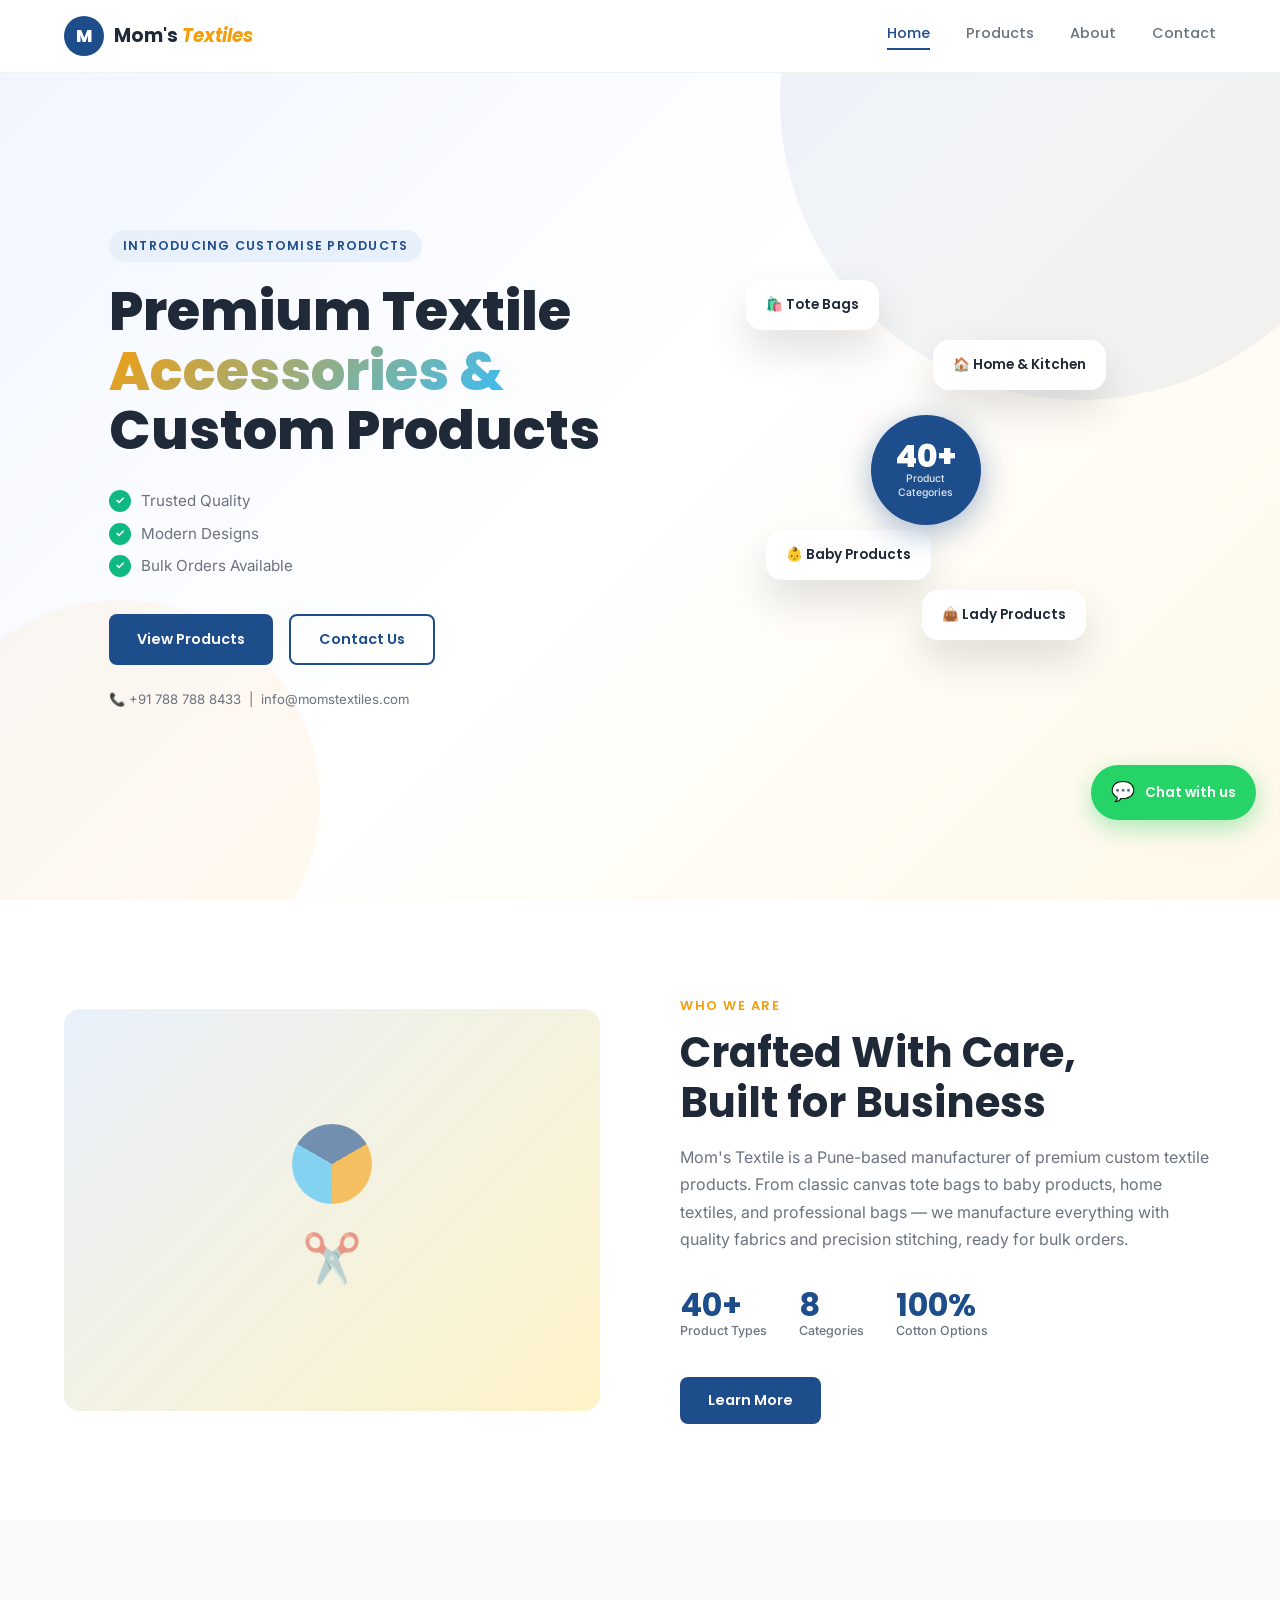
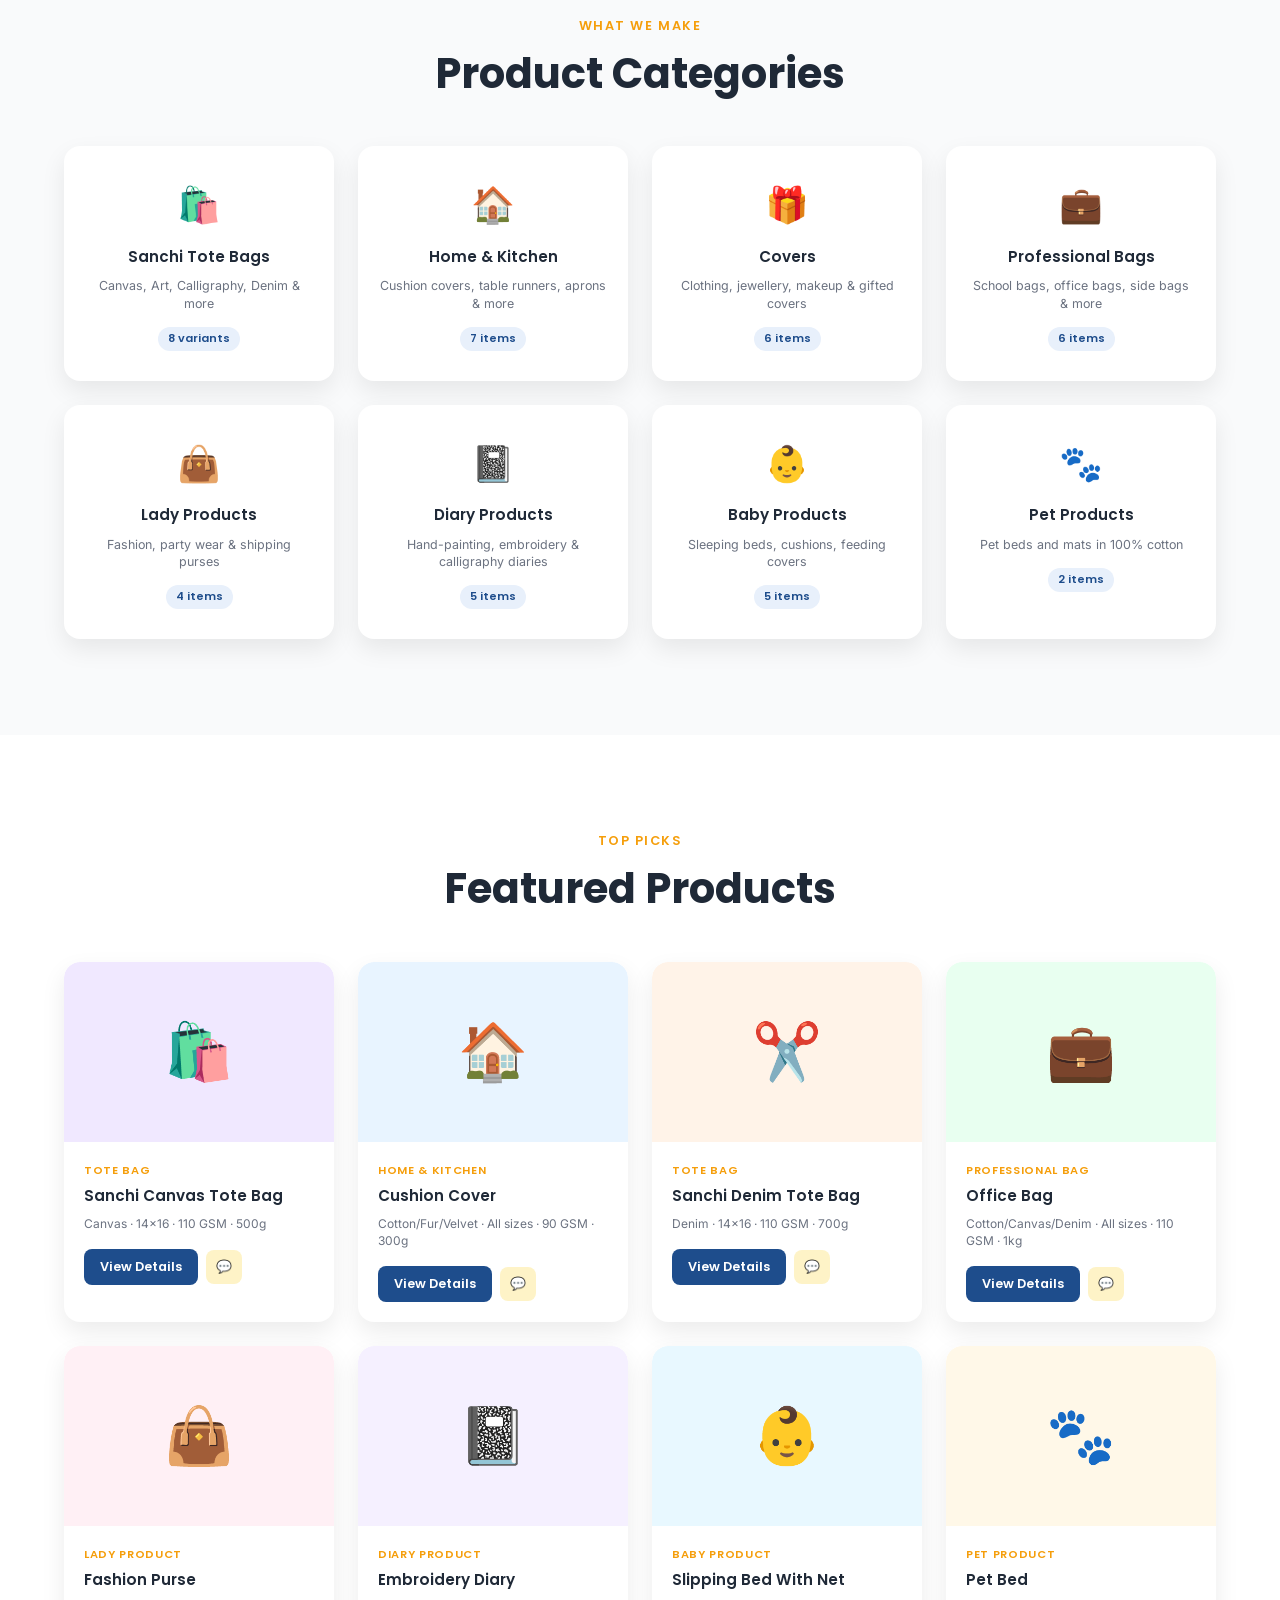
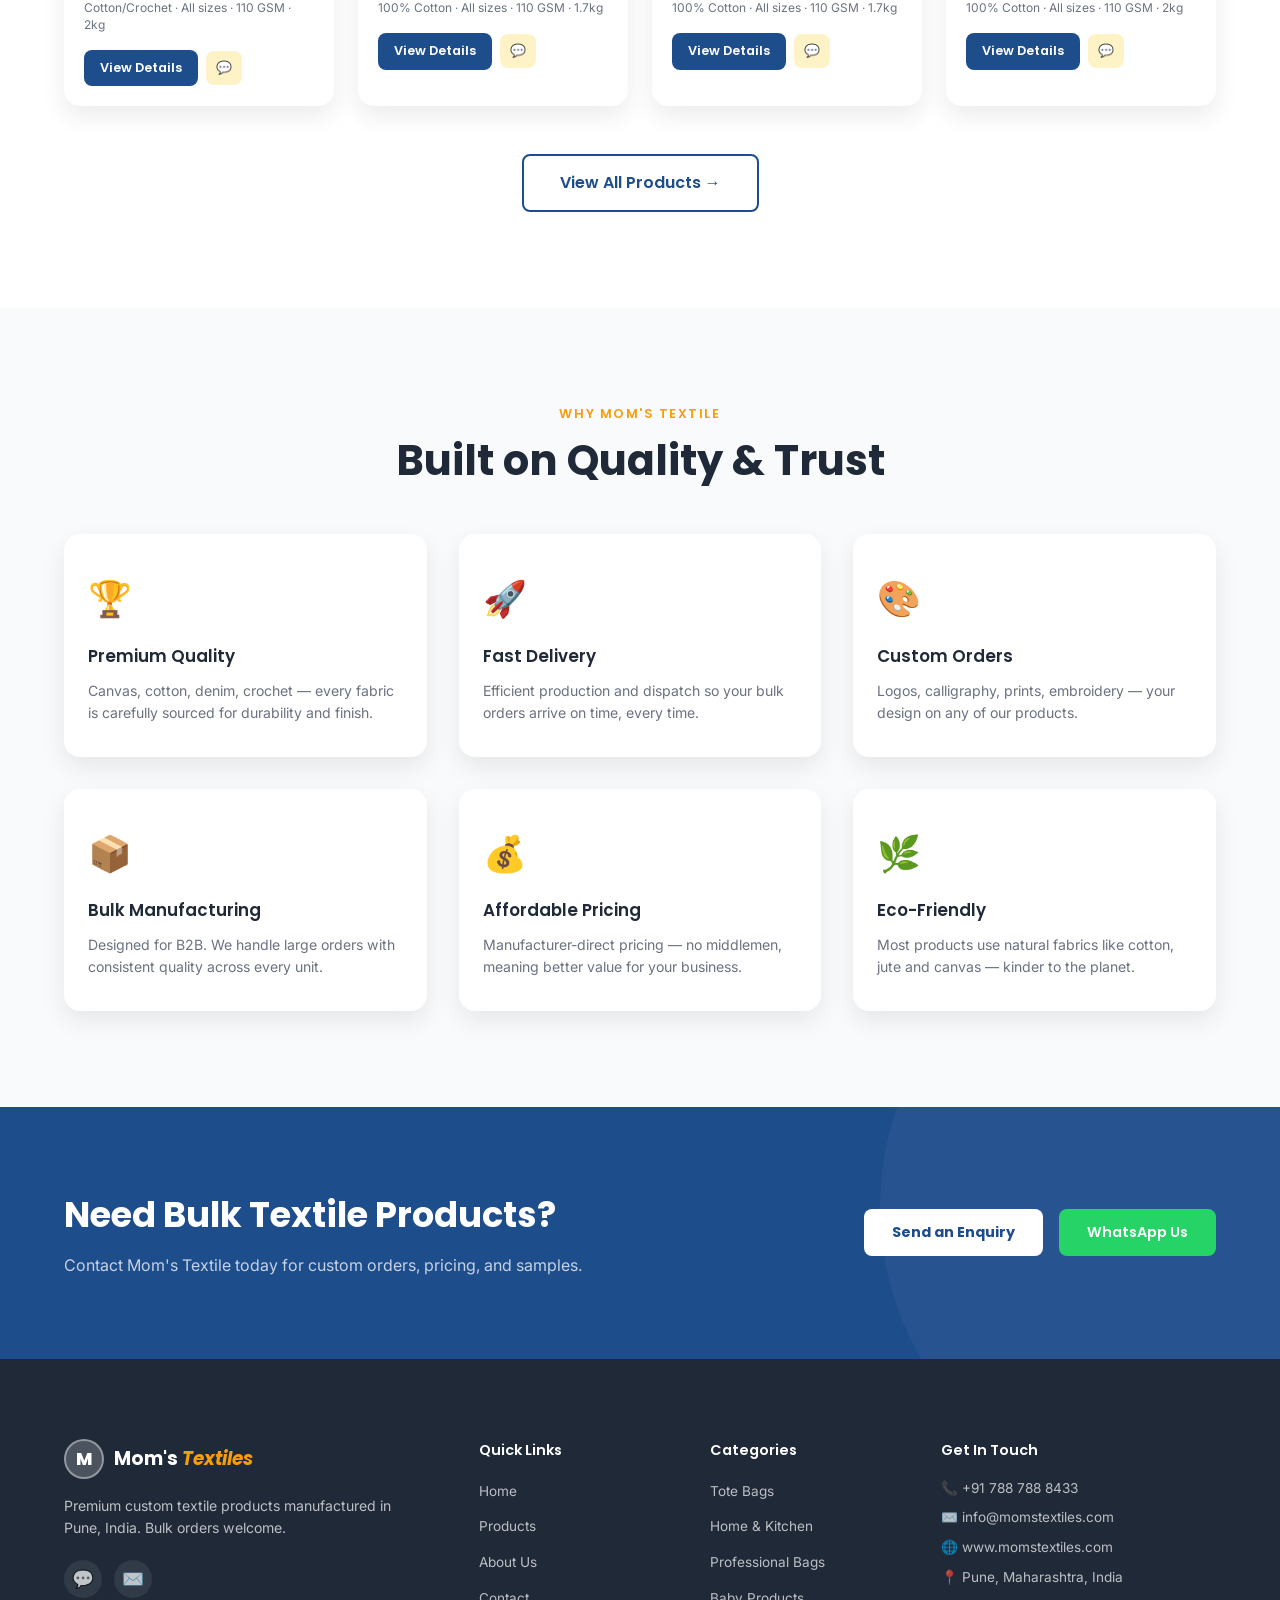
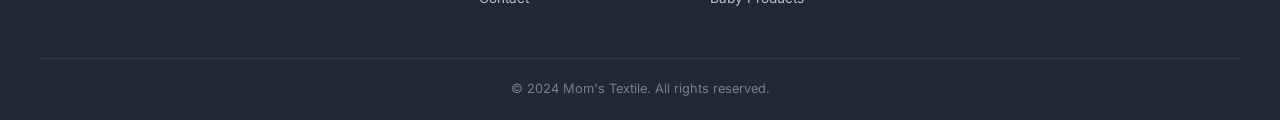
==== frontend/pages/index.html @ 660e6392 "basic structure" ====
<!DOCTYPE html>
<html lang="en">
<head>
  <meta charset="UTF-8" />
  <meta name="viewport" content="width=device-width, initial-scale=1.0" />
  <title>Mom's Textile – Premium Custom Textile Products</title>
  <meta name="description" content="Mom's Textile offers premium custom textile products including tote bags, home & kitchen items, professional bags, baby products and more. Bulk orders available." />
  <link rel="preconnect" href="https://fonts.googleapis.com" />
  <link rel="preconnect" href="https://fonts.gstatic.com" crossorigin />
  <link href="https://fonts.googleapis.com/css2?family=Poppins:wght@400;500;600;700;800&family=Inter:wght@300;400;500;600&display=swap" rel="stylesheet" />
  <link rel="stylesheet" href="../css/main.css" />
</head>
<body>

  <!-- ====== NAVBAR ====== -->
  <header class="navbar" id="navbar">
    <div class="container nav-inner">
      <a href="index.html" class="logo">
        <span class="logo-circle">M</span>
        <span class="logo-text">Mom's <em>Textiles</em></span>
      </a>
      <nav class="nav-links" id="navLinks">
        <a href="index.html" class="active">Home</a>
        <a href="products.html">Products</a>
        <a href="about.html">About</a>
        <a href="contact.html">Contact</a>
      </nav>
      <button class="hamburger" id="hamburger" aria-label="Toggle menu">
        <span></span><span></span><span></span>
      </button>
    </div>
  </header>

  <!-- ====== HERO ====== -->
  <section class="hero">
    <div class="hero-bg">
      <div class="hero-shape shape-1"></div>
      <div class="hero-shape shape-2"></div>
      <div class="hero-threads"></div>
    </div>
    <div class="container hero-content">
      <div class="hero-text">
        <p class="hero-eyebrow">Introducing Customise Products</p>
        <h1>Premium Textile<br /><span class="gradient-text">Accessories &amp;</span><br />Custom Products</h1>
        <ul class="hero-features">
          <li><span class="check">✓</span> Trusted Quality</li>
          <li><span class="check">✓</span> Modern Designs</li>
          <li><span class="check">✓</span> Bulk Orders Available</li>
        </ul>
        <div class="hero-actions">
          <a href="products.html" class="btn btn-primary">View Products</a>
          <a href="contact.html" class="btn btn-outline">Contact Us</a>
        </div>
        <p class="hero-contact-hint">📞 +91 788 788 8433 &nbsp;|&nbsp; info@momstextiles.com</p>
      </div>
      <div class="hero-visual">
        <div class="hero-card-stack">
          <div class="floating-card card-tote">🛍️ Tote Bags</div>
          <div class="floating-card card-home">🏠 Home &amp; Kitchen</div>
          <div class="floating-card card-baby">👶 Baby Products</div>
          <div class="floating-card card-lady">👜 Lady Products</div>
          <div class="hero-badge">
            <span class="badge-number">40+</span>
            <span class="badge-label">Product<br/>Categories</span>
          </div>
        </div>
      </div>
    </div>
  </section>

  <!-- ====== ABOUT PREVIEW ====== -->
  <section class="about-preview section">
    <div class="container about-grid">
      <div class="about-image-wrap">
        <div class="about-img-placeholder">
          <div class="thread-spool"></div>
          <div class="scissors-icon">✂️</div>
        </div>
      </div>
      <div class="about-text">
        <p class="eyebrow">Who We Are</p>
        <h2 class="section-title">Crafted With Care,<br/>Built for Business</h2>
        <p class="about-desc">Mom's Textile is a Pune-based manufacturer of premium custom textile products. From classic canvas tote bags to baby products, home textiles, and professional bags — we manufacture everything with quality fabrics and precision stitching, ready for bulk orders.</p>
        <div class="about-stats">
          <div class="stat">
            <span class="stat-num">40+</span>
            <span class="stat-lbl">Product Types</span>
          </div>
          <div class="stat">
            <span class="stat-num">8</span>
            <span class="stat-lbl">Categories</span>
          </div>
          <div class="stat">
            <span class="stat-num">100%</span>
            <span class="stat-lbl">Cotton Options</span>
          </div>
        </div>
        <a href="about.html" class="btn btn-primary">Learn More</a>
      </div>
    </div>
  </section>

  <!-- ====== PRODUCT CATEGORIES ====== -->
  <section class="categories section section-alt">
    <div class="container">
      <p class="eyebrow center">What We Make</p>
      <h2 class="section-title center">Product Categories</h2>
      <div class="cat-grid">

        <a href="products.html?cat=tote" class="cat-card">
          <div class="cat-icon">🛍️</div>
          <h3>Sanchi Tote Bags</h3>
          <p>Canvas, Art, Calligraphy, Denim &amp; more</p>
          <span class="cat-count">8 variants</span>
        </a>

        <a href="products.html?cat=home" class="cat-card">
          <div class="cat-icon">🏠</div>
          <h3>Home &amp; Kitchen</h3>
          <p>Cushion covers, table runners, aprons &amp; more</p>
          <span class="cat-count">7 items</span>
        </a>

        <a href="products.html?cat=covers" class="cat-card">
          <div class="cat-icon">🎁</div>
          <h3>Covers</h3>
          <p>Clothing, jewellery, makeup &amp; gifted covers</p>
          <span class="cat-count">6 items</span>
        </a>

        <a href="products.html?cat=professional" class="cat-card">
          <div class="cat-icon">💼</div>
          <h3>Professional Bags</h3>
          <p>School bags, office bags, side bags &amp; more</p>
          <span class="cat-count">6 items</span>
        </a>

        <a href="products.html?cat=lady" class="cat-card">
          <div class="cat-icon">👜</div>
          <h3>Lady Products</h3>
          <p>Fashion, party wear &amp; shipping purses</p>
          <span class="cat-count">4 items</span>
        </a>

        <a href="products.html?cat=diary" class="cat-card">
          <div class="cat-icon">📓</div>
          <h3>Diary Products</h3>
          <p>Hand-painting, embroidery &amp; calligraphy diaries</p>
          <span class="cat-count">5 items</span>
        </a>

        <a href="products.html?cat=baby" class="cat-card">
          <div class="cat-icon">👶</div>
          <h3>Baby Products</h3>
          <p>Sleeping beds, cushions, feeding covers</p>
          <span class="cat-count">5 items</span>
        </a>

        <a href="products.html?cat=pet" class="cat-card">
          <div class="cat-icon">🐾</div>
          <h3>Pet Products</h3>
          <p>Pet beds and mats in 100% cotton</p>
          <span class="cat-count">2 items</span>
        </a>

      </div>
    </div>
  </section>

  <!-- ====== FEATURED PRODUCTS ====== -->
  <section class="featured section">
    <div class="container">
      <p class="eyebrow center">Top Picks</p>
      <h2 class="section-title center">Featured Products</h2>
      <div class="product-grid" id="featuredGrid">

        <div class="product-card">
          <div class="product-img" style="background:#f0e8ff;">🛍️</div>
          <div class="product-info">
            <span class="product-cat">Tote Bag</span>
            <h4>Sanchi Canvas Tote Bag</h4>
            <div class="product-specs">Canvas · 14×16 · 110 GSM · 500g</div>
            <div class="product-footer">
              <a href="product-details.html?id=sanchi-canvas" class="btn btn-sm btn-primary">View Details</a>
              <button class="btn btn-sm btn-icon" title="Enquire on WhatsApp">💬</button>
            </div>
          </div>
        </div>

        <div class="product-card">
          <div class="product-img" style="background:#e8f4ff;">🏠</div>
          <div class="product-info">
            <span class="product-cat">Home &amp; Kitchen</span>
            <h4>Cushion Cover</h4>
            <div class="product-specs">Cotton/Fur/Velvet · All sizes · 90 GSM · 300g</div>
            <div class="product-footer">
              <a href="product-details.html?id=cushion-cover" class="btn btn-sm btn-primary">View Details</a>
              <button class="btn btn-sm btn-icon" title="Enquire on WhatsApp">💬</button>
            </div>
          </div>
        </div>

        <div class="product-card">
          <div class="product-img" style="background:#fff3e8;">✂️</div>
          <div class="product-info">
            <span class="product-cat">Tote Bag</span>
            <h4>Sanchi Denim Tote Bag</h4>
            <div class="product-specs">Denim · 14×16 · 110 GSM · 700g</div>
            <div class="product-footer">
              <a href="product-details.html?id=sanchi-denim" class="btn btn-sm btn-primary">View Details</a>
              <button class="btn btn-sm btn-icon" title="Enquire on WhatsApp">💬</button>
            </div>
          </div>
        </div>

        <div class="product-card">
          <div class="product-img" style="background:#e8fff0;">💼</div>
          <div class="product-info">
            <span class="product-cat">Professional Bag</span>
            <h4>Office Bag</h4>
            <div class="product-specs">Cotton/Canvas/Denim · All sizes · 110 GSM · 1kg</div>
            <div class="product-footer">
              <a href="product-details.html?id=office-bag" class="btn btn-sm btn-primary">View Details</a>
              <button class="btn btn-sm btn-icon" title="Enquire on WhatsApp">💬</button>
            </div>
          </div>
        </div>

        <div class="product-card">
          <div class="product-img" style="background:#fff0f5;">👜</div>
          <div class="product-info">
            <span class="product-cat">Lady Product</span>
            <h4>Fashion Purse</h4>
            <div class="product-specs">Cotton/Crochet · All sizes · 110 GSM · 2kg</div>
            <div class="product-footer">
              <a href="product-details.html?id=fashion-purse" class="btn btn-sm btn-primary">View Details</a>
              <button class="btn btn-sm btn-icon" title="Enquire on WhatsApp">💬</button>
            </div>
          </div>
        </div>

        <div class="product-card">
          <div class="product-img" style="background:#f5f0ff;">📓</div>
          <div class="product-info">
            <span class="product-cat">Diary Product</span>
            <h4>Embroidery Diary</h4>
            <div class="product-specs">100% Cotton · All sizes · 110 GSM · 1.7kg</div>
            <div class="product-footer">
              <a href="product-details.html?id=embroidery-diary" class="btn btn-sm btn-primary">View Details</a>
              <button class="btn btn-sm btn-icon" title="Enquire on WhatsApp">💬</button>
            </div>
          </div>
        </div>

        <div class="product-card">
          <div class="product-img" style="background:#e8f8ff;">👶</div>
          <div class="product-info">
            <span class="product-cat">Baby Product</span>
            <h4>Slipping Bed With Net</h4>
            <div class="product-specs">100% Cotton · All sizes · 110 GSM · 1.7kg</div>
            <div class="product-footer">
              <a href="product-details.html?id=baby-bed" class="btn btn-sm btn-primary">View Details</a>
              <button class="btn btn-sm btn-icon" title="Enquire on WhatsApp">💬</button>
            </div>
          </div>
        </div>

        <div class="product-card">
          <div class="product-img" style="background:#fff8e8;">🐾</div>
          <div class="product-info">
            <span class="product-cat">Pet Product</span>
            <h4>Pet Bed</h4>
            <div class="product-specs">100% Cotton · All sizes · 110 GSM · 2kg</div>
            <div class="product-footer">
              <a href="product-details.html?id=pet-bed" class="btn btn-sm btn-primary">View Details</a>
              <button class="btn btn-sm btn-icon" title="Enquire on WhatsApp">💬</button>
            </div>
          </div>
        </div>

      </div>
      <div class="center" style="margin-top:48px;">
        <a href="products.html" class="btn btn-outline btn-lg">View All Products →</a>
      </div>
    </div>
  </section>

  <!-- ====== WHY CHOOSE US ====== -->
  <section class="why section section-alt">
    <div class="container">
      <p class="eyebrow center">Why Mom's Textile</p>
      <h2 class="section-title center">Built on Quality &amp; Trust</h2>
      <div class="why-grid">
        <div class="why-card">
          <div class="why-icon">🏆</div>
          <h4>Premium Quality</h4>
          <p>Canvas, cotton, denim, crochet — every fabric is carefully sourced for durability and finish.</p>
        </div>
        <div class="why-card">
          <div class="why-icon">🚀</div>
          <h4>Fast Delivery</h4>
          <p>Efficient production and dispatch so your bulk orders arrive on time, every time.</p>
        </div>
        <div class="why-card">
          <div class="why-icon">🎨</div>
          <h4>Custom Orders</h4>
          <p>Logos, calligraphy, prints, embroidery — your design on any of our products.</p>
        </div>
        <div class="why-card">
          <div class="why-icon">📦</div>
          <h4>Bulk Manufacturing</h4>
          <p>Designed for B2B. We handle large orders with consistent quality across every unit.</p>
        </div>
        <div class="why-card">
          <div class="why-icon">💰</div>
          <h4>Affordable Pricing</h4>
          <p>Manufacturer-direct pricing — no middlemen, meaning better value for your business.</p>
        </div>
        <div class="why-card">
          <div class="why-icon">🌿</div>
          <h4>Eco-Friendly</h4>
          <p>Most products use natural fabrics like cotton, jute and canvas — kinder to the planet.</p>
        </div>
      </div>
    </div>
  </section>

  <!-- ====== CONTACT CTA ====== -->
  <section class="cta-banner">
    <div class="cta-bg">
      <div class="cta-shape"></div>
    </div>
    <div class="container cta-inner">
      <div class="cta-text">
        <h2>Need Bulk Textile Products?</h2>
        <p>Contact Mom's Textile today for custom orders, pricing, and samples.</p>
      </div>
      <div class="cta-actions">
        <a href="contact.html" class="btn btn-white">Send an Enquiry</a>
        <a href="https://wa.me/917887888433" class="btn btn-whatsapp" target="_blank" rel="noopener">
          <span>WhatsApp Us</span>
        </a>
      </div>
    </div>
  </section>

  <!-- ====== FOOTER ====== -->
  <footer class="footer">
    <div class="container footer-grid">
      <div class="footer-brand">
        <a href="index.html" class="logo logo-light">
          <span class="logo-circle">M</span>
          <span class="logo-text">Mom's <em>Textiles</em></span>
        </a>
        <p>Premium custom textile products manufactured in Pune, India. Bulk orders welcome.</p>
        <div class="footer-social">
          <a href="https://wa.me/917887888433" class="social-link" aria-label="WhatsApp">💬</a>
          <a href="mailto:info@momstextiles.com" class="social-link" aria-label="Email">✉️</a>
        </div>
      </div>
      <div class="footer-links">
        <h5>Quick Links</h5>
        <ul>
          <li><a href="index.html">Home</a></li>
          <li><a href="products.html">Products</a></li>
          <li><a href="about.html">About Us</a></li>
          <li><a href="contact.html">Contact</a></li>
        </ul>
      </div>
      <div class="footer-links">
        <h5>Categories</h5>
        <ul>
          <li><a href="products.html?cat=tote">Tote Bags</a></li>
          <li><a href="products.html?cat=home">Home &amp; Kitchen</a></li>
          <li><a href="products.html?cat=professional">Professional Bags</a></li>
          <li><a href="products.html?cat=baby">Baby Products</a></li>
        </ul>
      </div>
      <div class="footer-contact">
        <h5>Get In Touch</h5>
        <p>📞 +91 788 788 8433</p>
        <p>✉️ info@momstextiles.com</p>
        <p>🌐 www.momstextiles.com</p>
        <p>📍 Pune, Maharashtra, India</p>
      </div>
    </div>
    <div class="footer-bottom">
      <div class="container">
        <p>&copy; 2024 Mom's Textile. All rights reserved.</p>
      </div>
    </div>
  </footer>

  <!-- ====== WHATSAPP FLOAT ====== -->
  <a href="https://wa.me/917887888433" class="whatsapp-float" target="_blank" rel="noopener" aria-label="Chat on WhatsApp">
    <span class="wa-icon">💬</span>
    <span class="wa-label">Chat with us</span>
  </a>

  <!-- ====== BACK TO TOP ====== -->
  <button class="back-to-top" id="backToTop" aria-label="Back to top">↑</button>

  <script src="../js/main.js"></script>
</body>
</html>
---- frontend/css/main.css ----
/* =============================================
   MOM'S TEXTILE — main.css
   Brand colors per spec + textile-industry aesthetic
   ============================================= */

:root {
  --primary: #1E4D8C;
  --primary-dark: #153a6b;
  --primary-light: #e8f0fb;
  --secondary: #F59E0B;
  --secondary-light: #fef3c7;
  --accent: #38BDF8;
  --dark: #1F2937;
  --gray: #6B7280;
  --gray-light: #D1D5DB;
  --light: #F9FAFB;
  --white: #FFFFFF;
  --success: #10B981;
  --danger: #EF4444;

  --font-head: 'Poppins', sans-serif;
  --font-body: 'Inter', sans-serif;

  --radius: 16px;
  --radius-sm: 8px;
  --shadow: 0 10px 25px rgba(0,0,0,.08);
  --shadow-md: 0 20px 40px rgba(0,0,0,.12);
  --transition: 0.3s ease;
}

/* ===== RESET & BASE ===== */
*, *::before, *::after { box-sizing: border-box; margin: 0; padding: 0; }

html { scroll-behavior: smooth; font-size: 16px; }

body {
  font-family: var(--font-body);
  color: var(--dark);
  background: var(--white);
  line-height: 1.6;
  overflow-x: hidden;
}

img { max-width: 100%; display: block; }

a { text-decoration: none; color: inherit; }

ul { list-style: none; }

/* ===== UTILITIES ===== */
.container {
  max-width: 1200px;
  margin: 0 auto;
  padding: 0 24px;
}

.section { padding: 96px 0; }
.section-alt { background: var(--light); }
.center { text-align: center; }

.eyebrow {
  font-family: var(--font-head);
  font-size: 0.8rem;
  font-weight: 600;
  letter-spacing: 0.12em;
  text-transform: uppercase;
  color: var(--secondary);
  margin-bottom: 12px;
  display: block;
}

.section-title {
  font-family: var(--font-head);
  font-size: clamp(1.8rem, 4vw, 2.6rem);
  font-weight: 700;
  color: var(--dark);
  line-height: 1.2;
  margin-bottom: 16px;
}

.center.section-title { margin-bottom: 48px; }

.gradient-text {
  background: linear-gradient(135deg, var(--secondary) 0%, var(--accent) 100%);
  -webkit-background-clip: text;
  -webkit-text-fill-color: transparent;
  background-clip: text;
}

/* ===== BUTTONS ===== */
.btn {
  display: inline-flex;
  align-items: center;
  gap: 8px;
  font-family: var(--font-head);
  font-size: 0.9rem;
  font-weight: 600;
  padding: 12px 28px;
  border-radius: var(--radius-sm);
  border: none;
  cursor: pointer;
  transition: var(--transition);
  text-decoration: none;
  white-space: nowrap;
}

.btn-primary {
  background: var(--primary);
  color: var(--white);
}
.btn-primary:hover {
  background: var(--primary-dark);
  transform: translateY(-2px);
  box-shadow: 0 8px 20px rgba(30,77,140,.3);
}

.btn-outline {
  background: transparent;
  color: var(--primary);
  border: 2px solid var(--primary);
}
.btn-outline:hover {
  background: var(--primary);
  color: var(--white);
}

.btn-white {
  background: var(--white);
  color: var(--primary);
  font-weight: 700;
}
.btn-white:hover {
  background: var(--secondary);
  color: var(--white);
}

.btn-whatsapp {
  background: #25D366;
  color: var(--white);
}
.btn-whatsapp:hover {
  background: #1da851;
  transform: translateY(-2px);
}

.btn-lg { padding: 14px 36px; font-size: 1rem; }

.btn-sm { padding: 8px 16px; font-size: 0.8rem; }

.btn-icon {
  background: var(--secondary-light);
  color: var(--dark);
  padding: 8px 10px;
}
.btn-icon:hover { background: var(--secondary); color: white; }

/* ===== NAVBAR ===== */
.navbar {
  position: fixed;
  top: 0; left: 0; right: 0;
  z-index: 1000;
  padding: 16px 0;
  background: rgba(255,255,255,0.95);
  backdrop-filter: blur(12px);
  border-bottom: 1px solid rgba(0,0,0,.06);
  transition: var(--transition);
}

.navbar.scrolled {
  padding: 10px 0;
  box-shadow: 0 4px 20px rgba(0,0,0,.08);
}

.nav-inner {
  display: flex;
  align-items: center;
  justify-content: space-between;
}

.logo {
  display: flex;
  align-items: center;
  gap: 10px;
}

.logo-circle {
  width: 40px;
  height: 40px;
  background: var(--primary);
  color: white;
  border-radius: 50%;
  display: flex;
  align-items: center;
  justify-content: center;
  font-family: var(--font-head);
  font-weight: 800;
  font-size: 1.1rem;
  flex-shrink: 0;
}

.logo-text {
  font-family: var(--font-head);
  font-size: 1.15rem;
  font-weight: 700;
  color: var(--dark);
}

.logo-text em {
  font-style: italic;
  color: var(--secondary);
}

.logo-light .logo-text { color: white; }
.logo-light .logo-circle { background: rgba(255,255,255,.2); color: white; border: 2px solid rgba(255,255,255,.4); }

.nav-links {
  display: flex;
  gap: 36px;
  align-items: center;
}

.nav-links a {
  font-family: var(--font-head);
  font-size: 0.9rem;
  font-weight: 500;
  color: var(--gray);
  transition: color var(--transition);
  position: relative;
  padding-bottom: 4px;
}

.nav-links a::after {
  content: '';
  position: absolute;
  bottom: 0; left: 0;
  width: 0; height: 2px;
  background: var(--primary);
  transition: width var(--transition);
}

.nav-links a:hover,
.nav-links a.active {
  color: var(--primary);
}

.nav-links a:hover::after,
.nav-links a.active::after {
  width: 100%;
}

.hamburger {
  display: none;
  flex-direction: column;
  gap: 5px;
  background: none;
  border: none;
  cursor: pointer;
  padding: 4px;
}

.hamburger span {
  display: block;
  width: 24px;
  height: 2px;
  background: var(--dark);
  border-radius: 2px;
  transition: var(--transition);
}

/* ===== HERO ===== */
.hero {
  min-height: 100vh;
  display: flex;
  align-items: center;
  padding: 120px 0 80px;
  position: relative;
  overflow: hidden;
  background: linear-gradient(135deg, #f0f5ff 0%, #ffffff 50%, #fff8e8 100%);
}

.hero-bg {
  position: absolute;
  inset: 0;
  pointer-events: none;
}

.hero-shape {
  position: absolute;
  border-radius: 50%;
  opacity: 0.06;
}

.shape-1 {
  width: 600px; height: 600px;
  background: var(--primary);
  top: -200px; right: -100px;
}

.shape-2 {
  width: 400px; height: 400px;
  background: var(--secondary);
  bottom: -100px; left: -80px;
}

.hero-content {
  display: grid;
  grid-template-columns: 1fr 1fr;
  gap: 80px;
  align-items: center;
  position: relative;
  z-index: 1;
}

.hero-eyebrow {
  display: inline-block;
  background: var(--primary-light);
  color: var(--primary);
  font-family: var(--font-head);
  font-size: 0.78rem;
  font-weight: 600;
  letter-spacing: 0.1em;
  text-transform: uppercase;
  padding: 6px 14px;
  border-radius: 20px;
  margin-bottom: 20px;
}

.hero h1 {
  font-family: var(--font-head);
  font-size: clamp(2rem, 5vw, 3.4rem);
  font-weight: 800;
  line-height: 1.1;
  color: var(--dark);
  margin-bottom: 28px;
}

.hero-features {
  display: flex;
  flex-direction: column;
  gap: 8px;
  margin-bottom: 36px;
}

.hero-features li {
  font-size: 0.95rem;
  color: var(--gray);
  display: flex;
  align-items: center;
  gap: 10px;
}

.check {
  width: 22px; height: 22px;
  background: var(--success);
  color: white;
  border-radius: 50%;
  display: inline-flex;
  align-items: center;
  justify-content: center;
  font-size: 0.7rem;
  font-weight: 700;
  flex-shrink: 0;
}

.hero-actions {
  display: flex;
  gap: 16px;
  flex-wrap: wrap;
  margin-bottom: 24px;
}

.hero-contact-hint {
  font-size: 0.82rem;
  color: var(--gray);
}

/* Hero visual */
.hero-visual {
  display: flex;
  align-items: center;
  justify-content: center;
}

.hero-card-stack {
  position: relative;
  width: 360px;
  height: 380px;
}

.floating-card {
  position: absolute;
  background: white;
  border-radius: var(--radius);
  box-shadow: var(--shadow-md);
  padding: 14px 20px;
  font-family: var(--font-head);
  font-size: 0.85rem;
  font-weight: 600;
  color: var(--dark);
  display: flex;
  align-items: center;
  gap: 8px;
  animation: float 4s ease-in-out infinite;
}

.card-tote  { top: 0; left: 0; animation-delay: 0s; }
.card-home  { top: 60px; right: 0; animation-delay: 0.5s; }
.card-baby  { bottom: 80px; left: 20px; animation-delay: 1s; }
.card-lady  { bottom: 20px; right: 20px; animation-delay: 1.5s; }

@keyframes float {
  0%, 100% { transform: translateY(0); }
  50% { transform: translateY(-10px); }
}

.hero-badge {
  position: absolute;
  top: 50%; left: 50%;
  transform: translate(-50%, -50%);
  width: 110px; height: 110px;
  background: var(--primary);
  border-radius: 50%;
  display: flex;
  flex-direction: column;
  align-items: center;
  justify-content: center;
  color: white;
  text-align: center;
  box-shadow: 0 8px 32px rgba(30,77,140,.4);
}

.badge-number {
  font-family: var(--font-head);
  font-size: 2rem;
  font-weight: 800;
  line-height: 1;
}

.badge-label {
  font-size: 0.65rem;
  opacity: 0.85;
  line-height: 1.3;
  font-weight: 500;
}

/* ===== ABOUT PREVIEW ===== */
.about-grid {
  display: grid;
  grid-template-columns: 1fr 1fr;
  gap: 80px;
  align-items: center;
}

.about-image-wrap {
  border-radius: var(--radius);
  overflow: hidden;
  aspect-ratio: 4/3;
  background: linear-gradient(135deg, var(--primary-light), var(--secondary-light));
  display: flex;
  align-items: center;
  justify-content: center;
  position: relative;
}

.about-img-placeholder {
  display: flex;
  flex-direction: column;
  align-items: center;
  gap: 16px;
}

.thread-spool {
  width: 80px; height: 80px;
  border-radius: 50%;
  background: conic-gradient(var(--primary) 0deg 60deg, var(--secondary) 60deg 180deg, var(--accent) 180deg 300deg, var(--primary) 300deg 360deg);
  opacity: 0.6;
}

.scissors-icon { font-size: 3rem; opacity: 0.5; }

.about-desc {
  font-size: 1rem;
  color: var(--gray);
  line-height: 1.7;
  margin-bottom: 36px;
}

.about-stats {
  display: flex;
  gap: 32px;
  margin-bottom: 36px;
}

.stat { display: flex; flex-direction: column; }

.stat-num {
  font-family: var(--font-head);
  font-size: 2rem;
  font-weight: 700;
  color: var(--primary);
  line-height: 1;
}

.stat-lbl {
  font-size: 0.78rem;
  color: var(--gray);
  font-weight: 500;
}

/* ===== CATEGORIES ===== */
.cat-grid {
  display: grid;
  grid-template-columns: repeat(4, 1fr);
  gap: 24px;
}

.cat-card {
  background: white;
  border-radius: var(--radius);
  padding: 28px 20px;
  text-align: center;
  box-shadow: var(--shadow);
  transition: var(--transition);
  cursor: pointer;
  border: 2px solid transparent;
  display: block;
}

.cat-card:hover {
  transform: translateY(-6px);
  border-color: var(--primary);
  box-shadow: var(--shadow-md);
}

.cat-icon {
  font-size: 2.2rem;
  margin-bottom: 12px;
  display: block;
}

.cat-card h3 {
  font-family: var(--font-head);
  font-size: 0.95rem;
  font-weight: 600;
  color: var(--dark);
  margin-bottom: 8px;
}

.cat-card p {
  font-size: 0.78rem;
  color: var(--gray);
  line-height: 1.4;
  margin-bottom: 12px;
}

.cat-count {
  display: inline-block;
  background: var(--primary-light);
  color: var(--primary);
  font-family: var(--font-head);
  font-size: 0.7rem;
  font-weight: 600;
  padding: 3px 10px;
  border-radius: 20px;
}

/* ===== FEATURED PRODUCTS ===== */
.product-grid {
  display: grid;
  grid-template-columns: repeat(4, 1fr);
  gap: 24px;
}

.product-card {
  background: white;
  border-radius: var(--radius);
  overflow: hidden;
  box-shadow: var(--shadow);
  transition: var(--transition);
}

.product-card:hover {
  transform: translateY(-5px);
  box-shadow: var(--shadow-md);
}

.product-img {
  height: 180px;
  display: flex;
  align-items: center;
  justify-content: center;
  font-size: 3.5rem;
  border-radius: var(--radius) var(--radius) 0 0;
}

.product-info {
  padding: 20px;
}

.product-cat {
  font-family: var(--font-head);
  font-size: 0.7rem;
  font-weight: 600;
  text-transform: uppercase;
  letter-spacing: 0.06em;
  color: var(--secondary);
  display: block;
  margin-bottom: 4px;
}

.product-info h4 {
  font-family: var(--font-head);
  font-size: 0.95rem;
  font-weight: 600;
  color: var(--dark);
  margin-bottom: 8px;
}

.product-specs {
  font-size: 0.75rem;
  color: var(--gray);
  margin-bottom: 16px;
  line-height: 1.4;
}

.product-footer {
  display: flex;
  gap: 8px;
  align-items: center;
}

/* ===== WHY CHOOSE US ===== */
.why-grid {
  display: grid;
  grid-template-columns: repeat(3, 1fr);
  gap: 32px;
}

.why-card {
  background: white;
  border-radius: var(--radius);
  padding: 32px 24px;
  box-shadow: var(--shadow);
  transition: var(--transition);
  border-top: 4px solid transparent;
}

.why-card:hover {
  border-top-color: var(--primary);
  transform: translateY(-4px);
}

.why-icon {
  font-size: 2.2rem;
  margin-bottom: 16px;
  display: block;
}

.why-card h4 {
  font-family: var(--font-head);
  font-size: 1.05rem;
  font-weight: 600;
  color: var(--dark);
  margin-bottom: 10px;
}

.why-card p {
  font-size: 0.88rem;
  color: var(--gray);
  line-height: 1.6;
}

/* ===== CTA BANNER ===== */
.cta-banner {
  background: var(--primary);
  padding: 80px 0;
  position: relative;
  overflow: hidden;
}

.cta-bg { position: absolute; inset: 0; pointer-events: none; }

.cta-shape {
  position: absolute;
  width: 600px; height: 600px;
  border-radius: 50%;
  background: rgba(255,255,255,.04);
  top: -200px; right: -200px;
}

.cta-inner {
  display: flex;
  align-items: center;
  justify-content: space-between;
  gap: 40px;
  position: relative;
  z-index: 1;
}

.cta-text h2 {
  font-family: var(--font-head);
  font-size: clamp(1.5rem, 3vw, 2.2rem);
  font-weight: 700;
  color: white;
  margin-bottom: 10px;
}

.cta-text p {
  color: rgba(255,255,255,.75);
  font-size: 1rem;
}

.cta-actions {
  display: flex;
  gap: 16px;
  flex-shrink: 0;
  flex-wrap: wrap;
}

/* ===== FOOTER ===== */
.footer {
  background: var(--dark);
  color: rgba(255,255,255,.7);
  padding: 80px 0 0;
}

.footer-grid {
  display: grid;
  grid-template-columns: 2fr 1fr 1fr 1.5fr;
  gap: 48px;
  padding-bottom: 48px;
  border-bottom: 1px solid rgba(255,255,255,.08);
}

.footer-brand p {
  font-size: 0.88rem;
  margin-top: 16px;
  line-height: 1.6;
}

.footer-social {
  display: flex;
  gap: 12px;
  margin-top: 20px;
}

.social-link {
  width: 38px; height: 38px;
  background: rgba(255,255,255,.08);
  border-radius: 50%;
  display: flex;
  align-items: center;
  justify-content: center;
  font-size: 1.1rem;
  transition: var(--transition);
}

.social-link:hover {
  background: var(--secondary);
}

.footer-links h5,
.footer-contact h5 {
  font-family: var(--font-head);
  font-size: 0.9rem;
  font-weight: 600;
  color: white;
  margin-bottom: 16px;
}

.footer-links ul { display: flex; flex-direction: column; gap: 10px; }

.footer-links a {
  font-size: 0.85rem;
  transition: color var(--transition);
}

.footer-links a:hover { color: var(--secondary); }

.footer-contact p {
  font-size: 0.85rem;
  margin-bottom: 8px;
}

.footer-bottom {
  padding: 20px 0;
  text-align: center;
}

.footer-bottom p {
  font-size: 0.8rem;
  color: rgba(255,255,255,.4);
}

/* ===== WHATSAPP FLOAT ===== */
.whatsapp-float {
  position: fixed;
  bottom: 80px;
  right: 24px;
  background: #25D366;
  color: white;
  border-radius: 50px;
  padding: 12px 20px;
  display: flex;
  align-items: center;
  gap: 10px;
  box-shadow: 0 8px 24px rgba(37,211,102,.4);
  z-index: 999;
  transition: var(--transition);
  font-family: var(--font-head);
  font-size: 0.85rem;
  font-weight: 600;
}

.whatsapp-float:hover {
  transform: scale(1.05);
  box-shadow: 0 12px 32px rgba(37,211,102,.5);
}

.wa-icon { font-size: 1.2rem; }

/* ===== BACK TO TOP ===== */
.back-to-top {
  position: fixed;
  bottom: 24px;
  right: 24px;
  width: 44px; height: 44px;
  background: var(--primary);
  color: white;
  border: none;
  border-radius: 50%;
  cursor: pointer;
  font-size: 1.1rem;
  font-weight: 700;
  display: flex;
  align-items: center;
  justify-content: center;
  opacity: 0;
  pointer-events: none;
  transition: var(--transition);
  box-shadow: 0 4px 16px rgba(30,77,140,.3);
  z-index: 998;
}

.back-to-top.visible {
  opacity: 1;
  pointer-events: all;
}

.back-to-top:hover { background: var(--primary-dark); transform: translateY(-2px); }

/* ===== RESPONSIVE ===== */
@media (max-width: 1024px) {
  .cat-grid { grid-template-columns: repeat(2, 1fr); }
  .product-grid { grid-template-columns: repeat(2, 1fr); }
  .hero-content { gap: 48px; }
}

@media (max-width: 768px) {
  .section { padding: 64px 0; }

  .hamburger { display: flex; }

  .nav-links {
    position: fixed;
    top: 64px; left: 0; right: 0;
    background: white;
    flex-direction: column;
    padding: 24px;
    gap: 20px;
    box-shadow: 0 10px 30px rgba(0,0,0,.1);
    transform: translateY(-110%);
    transition: transform var(--transition);
    z-index: 999;
  }

  .nav-links.open { transform: translateY(0); }

  .hero-content { grid-template-columns: 1fr; gap: 40px; }
  .hero-visual { display: none; }
  .hero { padding-top: 100px; min-height: auto; }

  .about-grid { grid-template-columns: 1fr; gap: 40px; }
  .about-image-wrap { display: none; }

  .cat-grid { grid-template-columns: repeat(2, 1fr); gap: 16px; }

  .product-grid { grid-template-columns: 1fr; }

  .why-grid { grid-template-columns: 1fr; gap: 20px; }

  .cta-inner { flex-direction: column; text-align: center; }
  .cta-actions { justify-content: center; }

  .footer-grid { grid-template-columns: 1fr; gap: 32px; }

  .whatsapp-float .wa-label { display: none; }
  .whatsapp-float { padding: 12px; border-radius: 50%; }

  .about-stats { gap: 20px; }
}

@media (max-width: 480px) {
  .hero-actions { flex-direction: column; }
  .hero-actions .btn { width: 100%; justify-content: center; }
  .cat-grid { grid-template-columns: 1fr; }
}

/* ===== ANIMATIONS ===== */
@keyframes fadeInUp {
  from { opacity: 0; transform: translateY(30px); }
  to { opacity: 1; transform: translateY(0); }
}

.hero-text > * {
  animation: fadeInUp 0.6s ease both;
}

.hero-text > *:nth-child(1) { animation-delay: 0.1s; }
.hero-text > *:nth-child(2) { animation-delay: 0.2s; }
.hero-text > *:nth-child(3) { animation-delay: 0.3s; }
.hero-text > *:nth-child(4) { animation-delay: 0.4s; }
.hero-text > *:nth-child(5) { animation-delay: 0.5s; }

/* Skeleton loading */
.skeleton {
  background: linear-gradient(90deg, #f0f0f0 25%, #e0e0e0 50%, #f0f0f0 75%);
  background-size: 200% 100%;
  animation: skeleton-shimmer 1.5s infinite;
  border-radius: 4px;
}

@keyframes skeleton-shimmer {
  0% { background-position: 200% 0; }
  100% { background-position: -200% 0; }
}

/* Reduced motion */
@media (prefers-reduced-motion: reduce) {
  *, *::before, *::after {
    animation-duration: 0.01ms !important;
    transition-duration: 0.01ms !important;
  }
}
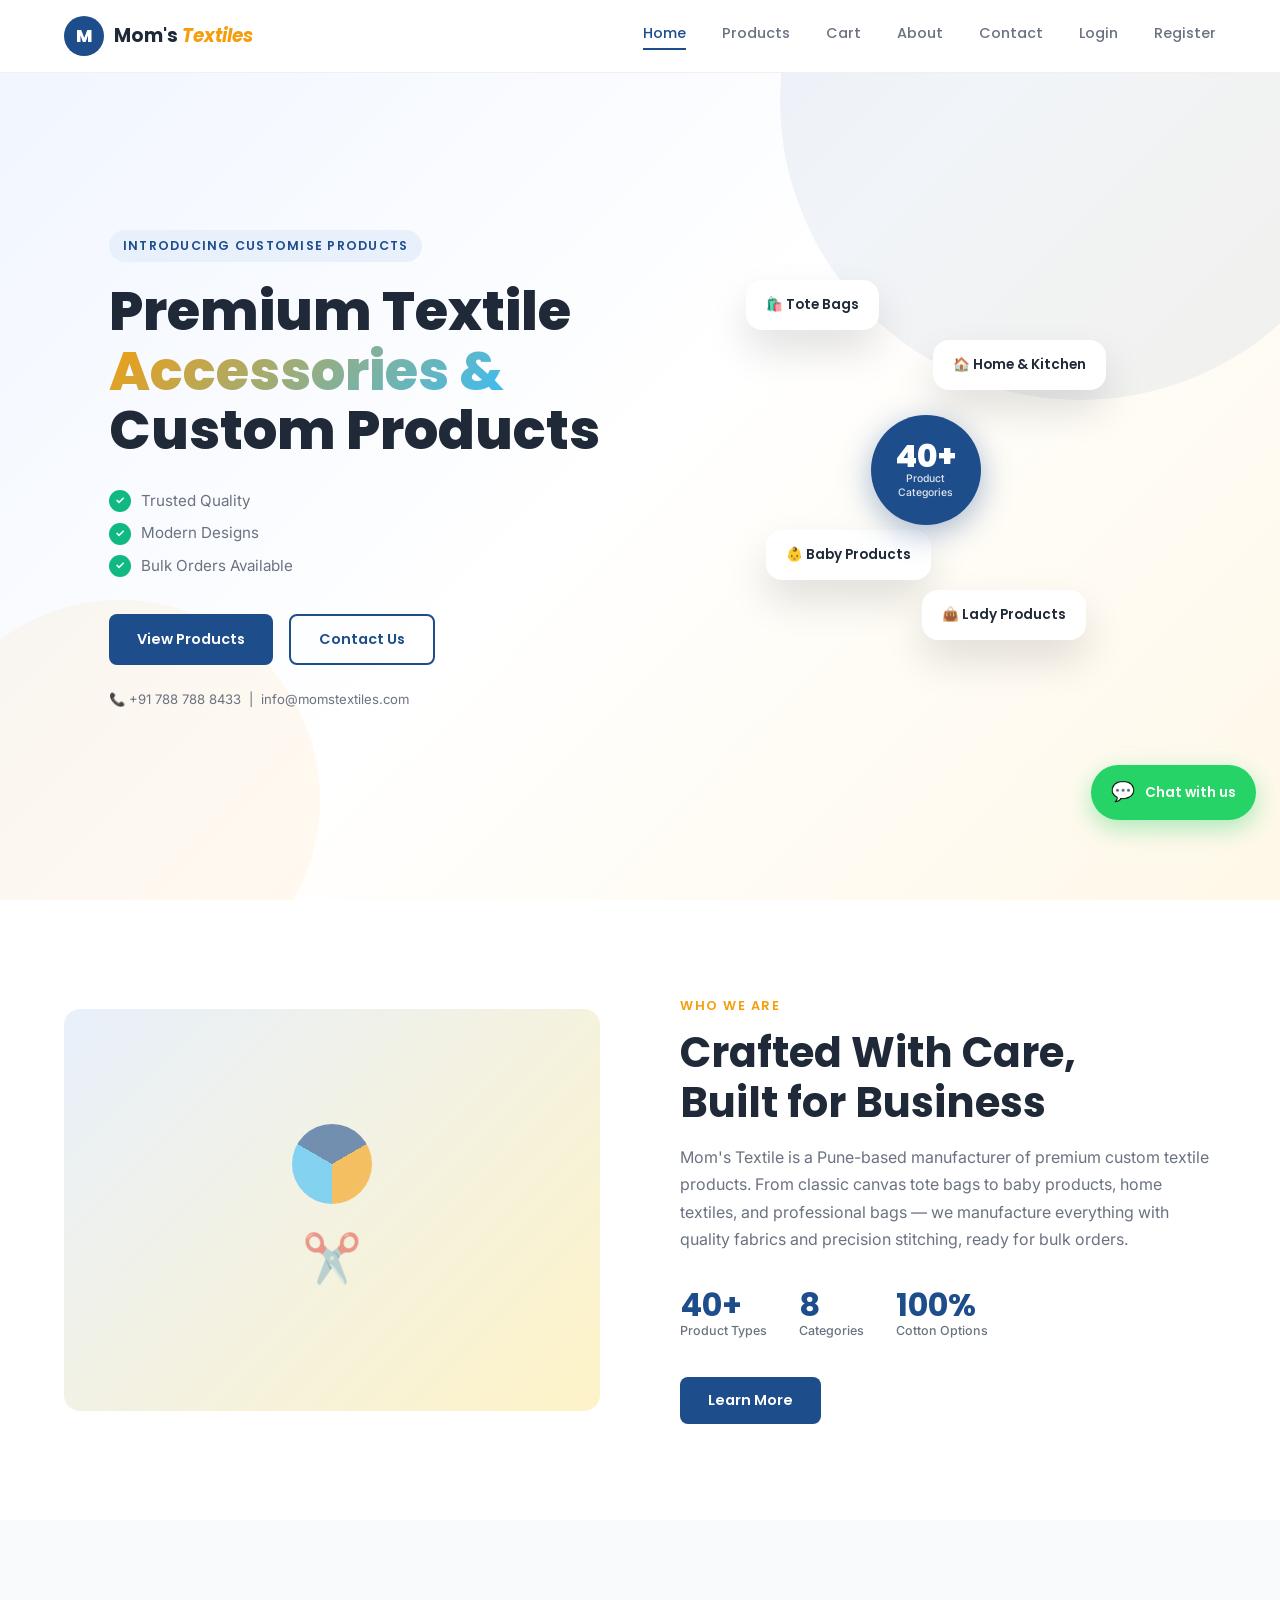
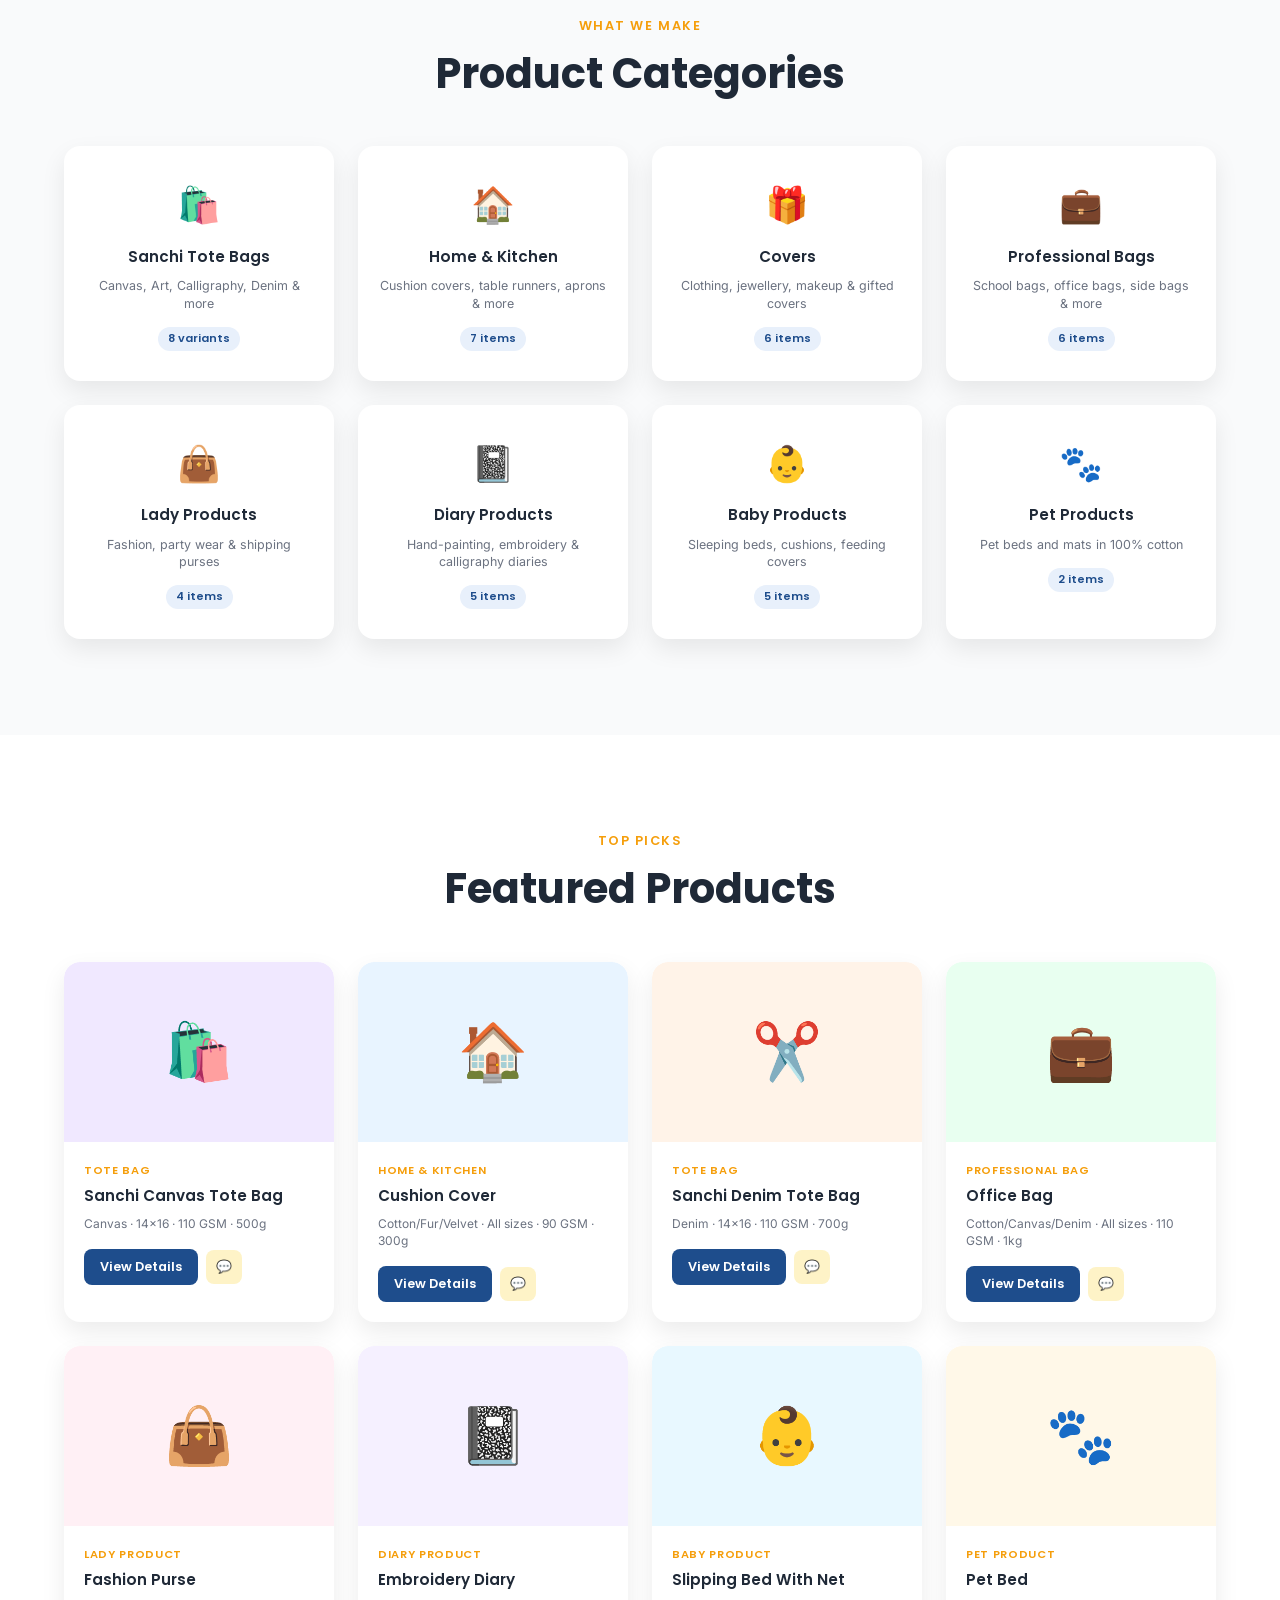
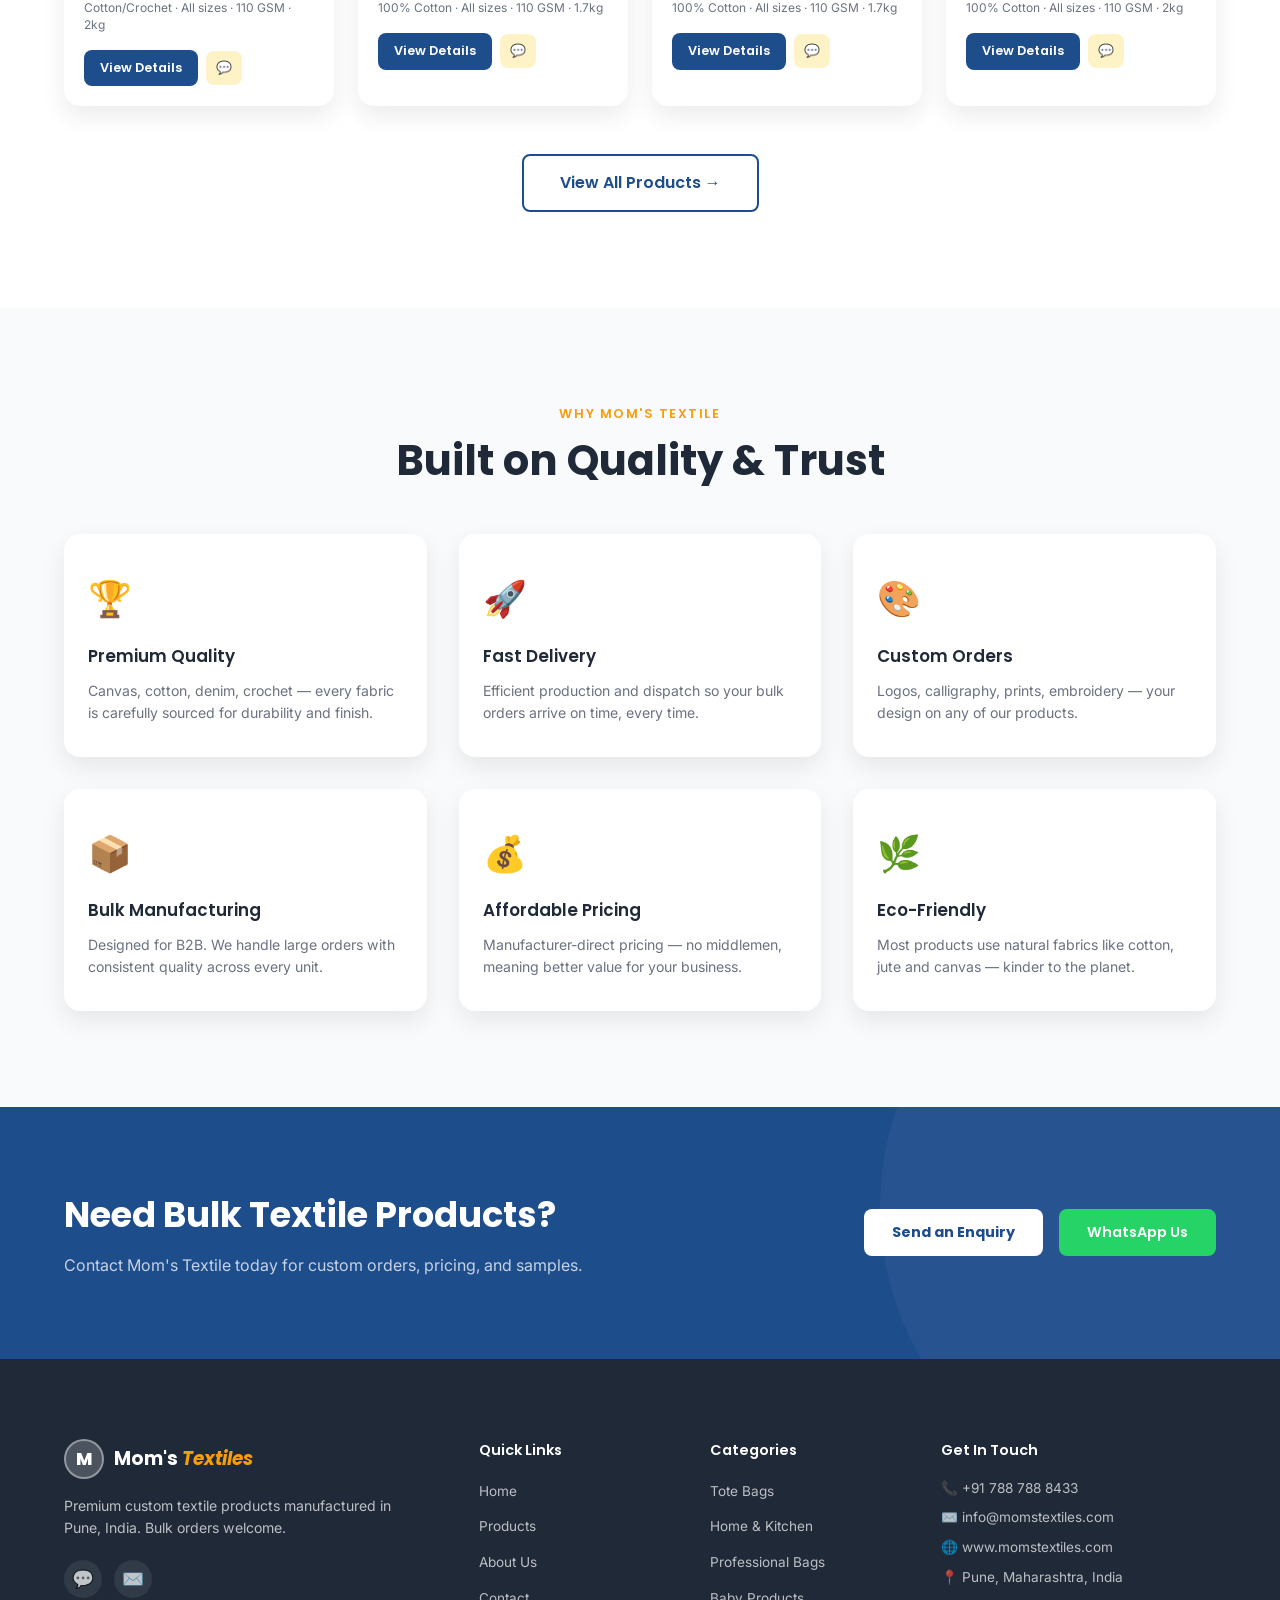
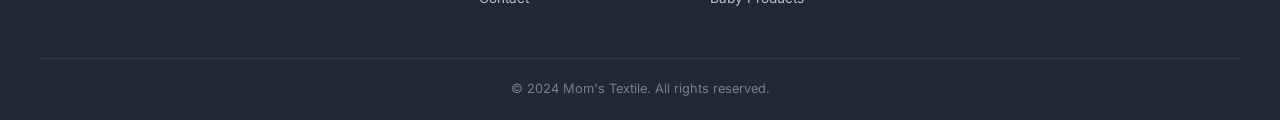
==== commit 9d83cdb0: "commit" ====
--- a/frontend/pages/index.html
+++ b/frontend/pages/index.html
@@ -1,15 +1,20 @@
 <!DOCTYPE html>
 <html lang="en">
+
 <head>
   <meta charset="UTF-8" />
   <meta name="viewport" content="width=device-width, initial-scale=1.0" />
   <title>Mom's Textile – Premium Custom Textile Products</title>
-  <meta name="description" content="Mom's Textile offers premium custom textile products including tote bags, home & kitchen items, professional bags, baby products and more. Bulk orders available." />
+  <meta name="description"
+    content="Mom's Textile offers premium custom textile products including tote bags, home & kitchen items, professional bags, baby products and more. Bulk orders available." />
   <link rel="preconnect" href="https://fonts.googleapis.com" />
   <link rel="preconnect" href="https://fonts.gstatic.com" crossorigin />
-  <link href="https://fonts.googleapis.com/css2?family=Poppins:wght@400;500;600;700;800&family=Inter:wght@300;400;500;600&display=swap" rel="stylesheet" />
+  <link
+    href="https://fonts.googleapis.com/css2?family=Poppins:wght@400;500;600;700;800&family=Inter:wght@300;400;500;600&display=swap"
+    rel="stylesheet" />
   <link rel="stylesheet" href="../css/main.css" />
 </head>
+
 <body>
 
   <!-- ====== NAVBAR ====== -->
@@ -22,8 +27,11 @@
       <nav class="nav-links" id="navLinks">
         <a href="index.html" class="active">Home</a>
         <a href="products.html">Products</a>
+        <a href="cart.html">Cart</a>
         <a href="about.html">About</a>
         <a href="contact.html">Contact</a>
+        <a href="login.html">Login</a>
+        <a href="register.html">Register</a>
       </nav>
       <button class="hamburger" id="hamburger" aria-label="Toggle menu">
         <span></span><span></span><span></span>
@@ -61,7 +69,7 @@
           <div class="floating-card card-lady">👜 Lady Products</div>
           <div class="hero-badge">
             <span class="badge-number">40+</span>
-            <span class="badge-label">Product<br/>Categories</span>
+            <span class="badge-label">Product<br />Categories</span>
           </div>
         </div>
       </div>
@@ -79,8 +87,10 @@
       </div>
       <div class="about-text">
         <p class="eyebrow">Who We Are</p>
-        <h2 class="section-title">Crafted With Care,<br/>Built for Business</h2>
-        <p class="about-desc">Mom's Textile is a Pune-based manufacturer of premium custom textile products. From classic canvas tote bags to baby products, home textiles, and professional bags — we manufacture everything with quality fabrics and precision stitching, ready for bulk orders.</p>
+        <h2 class="section-title">Crafted With Care,<br />Built for Business</h2>
+        <p class="about-desc">Mom's Textile is a Pune-based manufacturer of premium custom textile products. From
+          classic canvas tote bags to baby products, home textiles, and professional bags — we manufacture everything
+          with quality fabrics and precision stitching, ready for bulk orders.</p>
         <div class="about-stats">
           <div class="stat">
             <span class="stat-num">40+</span>
@@ -392,7 +402,8 @@
   </footer>
 
   <!-- ====== WHATSAPP FLOAT ====== -->
-  <a href="https://wa.me/917887888433" class="whatsapp-float" target="_blank" rel="noopener" aria-label="Chat on WhatsApp">
+  <a href="https://wa.me/917887888433" class="whatsapp-float" target="_blank" rel="noopener"
+    aria-label="Chat on WhatsApp">
     <span class="wa-icon">💬</span>
     <span class="wa-label">Chat with us</span>
   </a>
@@ -402,4 +413,5 @@
 
   <script src="../js/main.js"></script>
 </body>
+
 </html>
